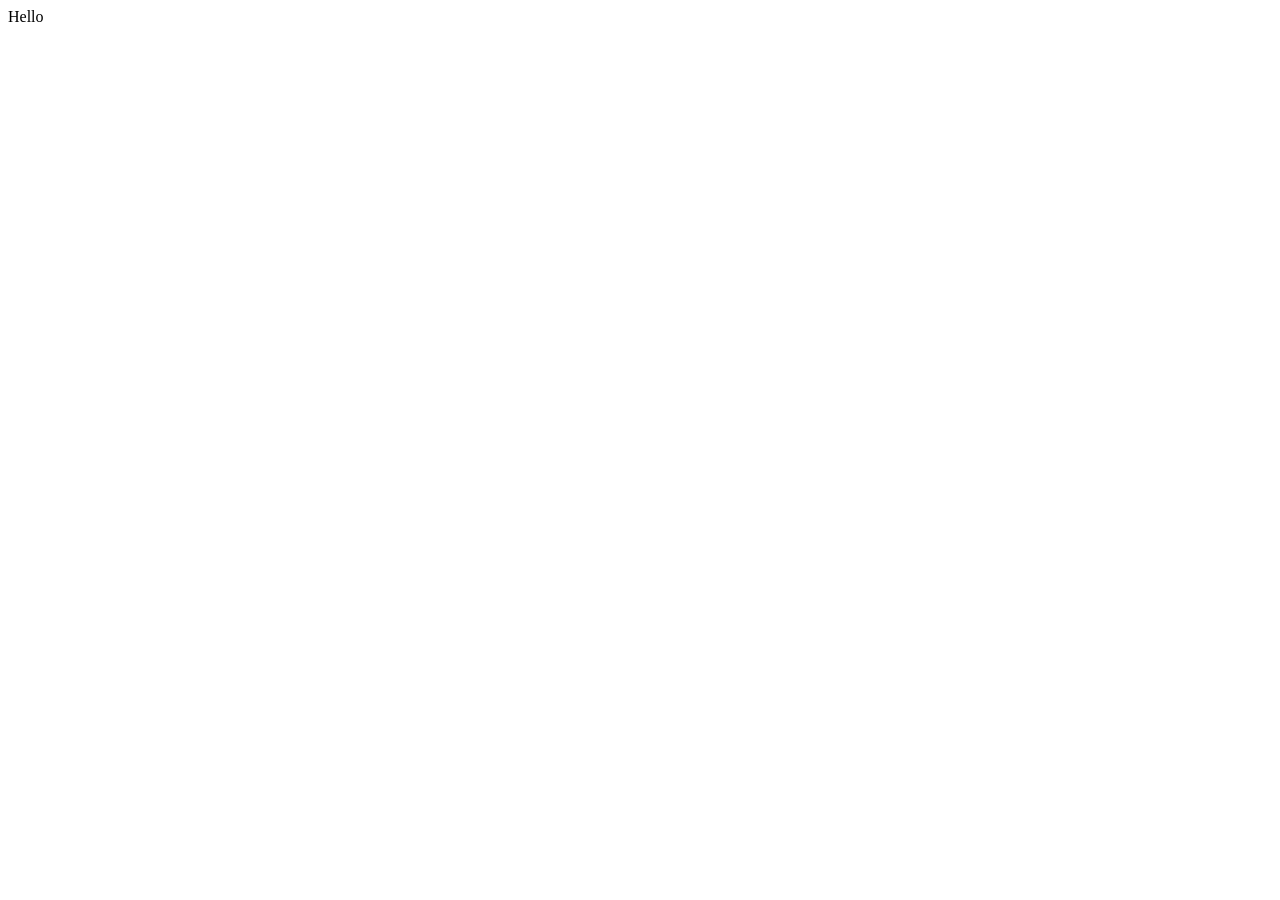
==== frontend/dashboard.html @ 322c71f9 "Folders setup to start coding" ====
<!DOCTYPE html>
<html lang="en">
<head>
    <meta charset="UTF-8">
    <meta name="viewport" content="width=device-width, initial-scale=1.0, user-scalable=yes">
    <title>Login | Church Registry System</title>

</head>
<body class="bg-light d-flex align-items-center min-vh-100">

    <div class="container" style="max-width: 480px;">
       Hello
    </div>
</body>
</html>
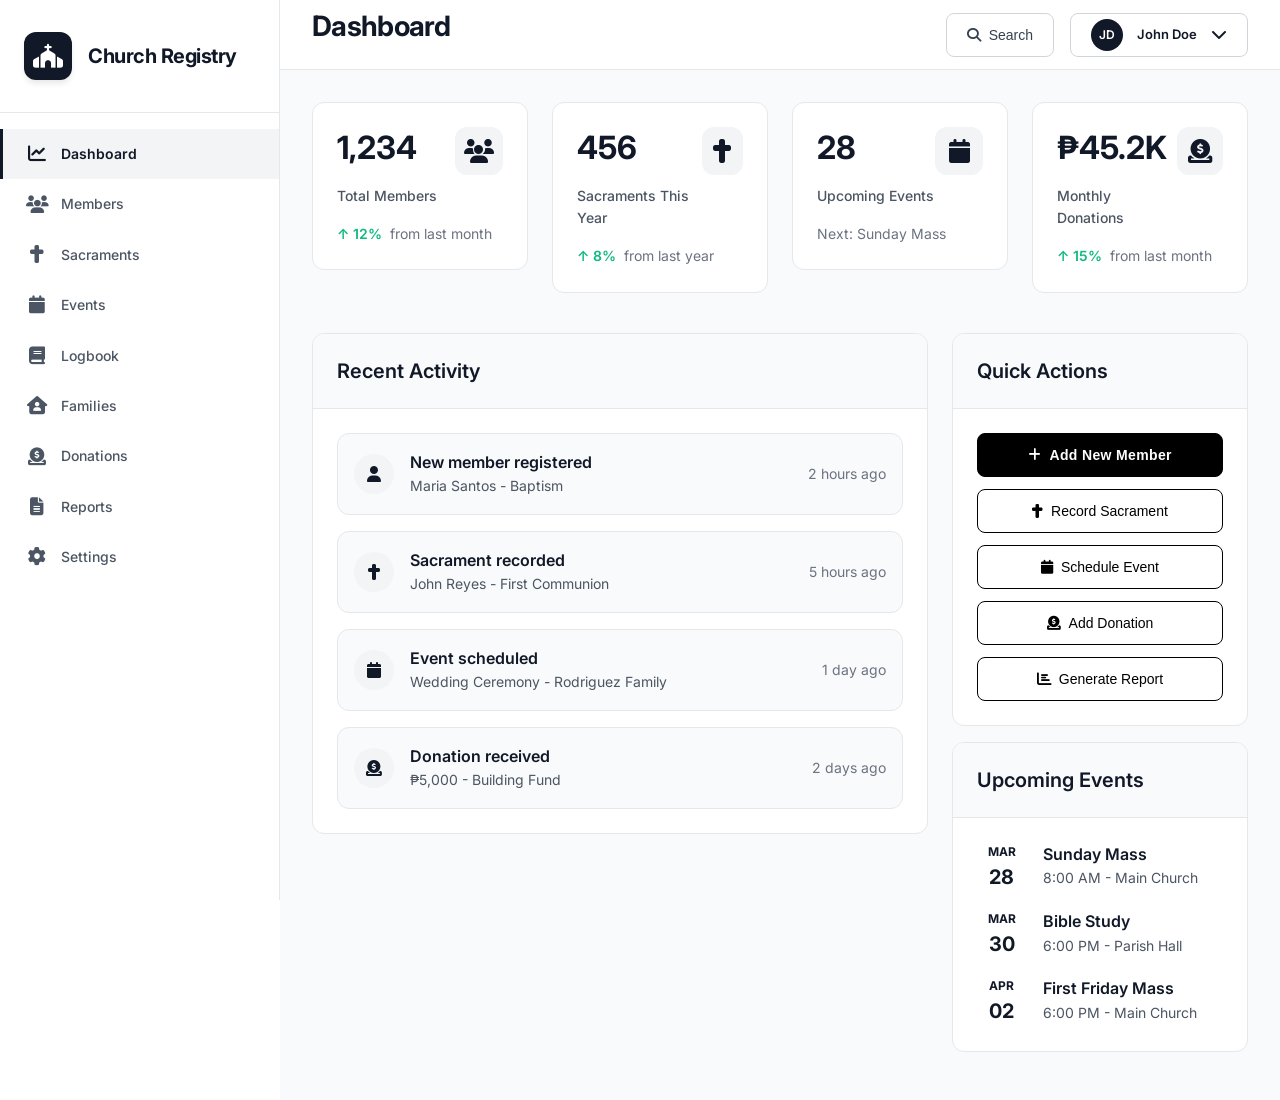
==== commit 22cb6146: "Church Registry System Frontend Updates Date: March 25, 2026 Developer: Potato David 🎨 FRONTEND IMPR" ====
--- a/frontend/dashboard.html
+++ b/frontend/dashboard.html
@@ -1,15 +1,299 @@
-<!DOCTYPE html>
-<html lang="en">
-<head>
-    <meta charset="UTF-8">
-    <meta name="viewport" content="width=device-width, initial-scale=1.0, user-scalable=yes">
-    <title>Login | Church Registry System</title>
-
-</head>
-<body class="bg-light d-flex align-items-center min-vh-100">
-
-    <div class="container" style="max-width: 480px;">
-       Hello
-    </div>
-</body>
-</html>
+<!DOCTYPE html>
+<html lang="en">
+<head>
+    <meta charset="UTF-8">
+    <meta name="viewport" content="width=device-width, initial-scale=1.0, user-scalable=yes">
+    <title>Dashboard | Church Registry System</title>
+    <link href="assets/style/bootstrap.css" rel="stylesheet">
+    <link rel="stylesheet" href="https://cdnjs.cloudflare.com/ajax/libs/font-awesome/6.4.0/css/all.min.css">
+    <link rel="stylesheet" href="assets/style/church-registry.css">
+    <link rel="preconnect" href="https://fonts.googleapis.com">
+    <link rel="preconnect" href="https://fonts.gstatic.com" crossorigin>
+    <link href="https://fonts.googleapis.com/css2?family=Inter:wght@300;400;500;600;700;800&display=swap" rel="stylesheet">
+</head>
+<body>
+    <!-- Sidebar -->
+    <aside class="sidebar">
+        <div class="sidebar-header">
+            <div class="sidebar-logo"><i class="fas fa-church"></i></div>
+            <div class="sidebar-title">Church Registry</div>
+        </div>
+        
+        <nav class="sidebar-nav">
+            <a href="#" class="nav-item active">
+                <span class="nav-icon"><i class="fas fa-chart-line"></i></span>
+                <span>Dashboard</span>
+            </a>
+            <a href="members.html" class="nav-item">
+                <span class="nav-icon"><i class="fas fa-users"></i></span>
+                <span>Members</span>
+            </a>
+            <a href="sacraments.html" class="nav-item">
+                <span class="nav-icon"><i class="fas fa-cross"></i></span>
+                <span>Sacraments</span>
+            </a>
+            <a href="events.html" class="nav-item">
+                <span class="nav-icon"><i class="fas fa-calendar"></i></span>
+                <span>Events</span>
+            </a>
+            <a href="logbook.html" class="nav-item">
+                <span class="nav-icon"><i class="fas fa-book"></i></span>
+                <span>Logbook</span>
+            </a>
+            <a href="#" class="nav-item">
+                <span class="nav-icon"><i class="fas fa-home-user"></i></span>
+                <span>Families</span>
+            </a>
+            <a href="#" class="nav-item">
+                <span class="nav-icon"><i class="fas fa-donate"></i></span>
+                <span>Donations</span>
+            </a>
+            <a href="#" class="nav-item">
+                <span class="nav-icon"><i class="fas fa-file-alt"></i></span>
+                <span>Reports</span>
+            </a>
+            <a href="#" class="nav-item">
+                <span class="nav-icon"><i class="fas fa-cog"></i></span>
+                <span>Settings</span>
+            </a>
+        </nav>
+    </aside>
+    
+    <!-- Main Content -->
+    <main class="main-content">
+        <!-- Header -->
+        <header class="header">
+            <h1 class="header-title">Dashboard</h1>
+            
+            <div class="header-actions">
+                <button class="btn btn-secondary">
+                    <span><i class="fas fa-search"></i></span>
+                    <span>Search</span>
+                </button>
+                
+                <div class="user-menu">
+                    <div class="user-avatar">JD</div>
+                    <span class="user-name">John Doe</span>
+                    <span><i class="fas fa-chevron-down"></i></span>
+                </div>
+            </div>
+        </header>
+        
+        <!-- Content -->
+        <div class="content">
+            <!-- Stats Cards -->
+            <div class="row mb-4">
+                <div class="col-3">
+                    <div class="card">
+                        <div class="card-body">
+                            <div class="d-flex justify-content-between align-items-start mb-3">
+                                <div>
+                                    <h3 style="font-size: 2rem; font-weight: 700; color: var(--gray-900);">1,234</h3>
+                                    <p style="color: var(--gray-600); font-size: 0.875rem; font-weight: 500;">Total Members</p>
+                                </div>
+                                <div style="width: 48px; height: 48px; background: var(--gray-100); border-radius: var(--radius-lg); display: flex; align-items: center; justify-content: center; font-size: 1.5rem;"><i class="fas fa-users"></i></div>
+                            </div>
+                            <div class="d-flex align-items-center gap-2">
+                                <span style="color: var(--success-color); font-size: 0.875rem; font-weight: 600;">↑ 12%</span>
+                                <span style="color: var(--gray-500); font-size: 0.875rem;">from last month</span>
+                            </div>
+                        </div>
+                    </div>
+                </div>
+                
+                <div class="col-3">
+                    <div class="card">
+                        <div class="card-body">
+                            <div class="d-flex justify-content-between align-items-start mb-3">
+                                <div>
+                                    <h3 style="font-size: 2rem; font-weight: 700; color: var(--gray-900);">456</h3>
+                                    <p style="color: var(--gray-600); font-size: 0.875rem; font-weight: 500;">Sacraments This Year</p>
+                                </div>
+                                <div style="width: 48px; height: 48px; background: var(--gray-100); border-radius: var(--radius-lg); display: flex; align-items: center; justify-content: center; font-size: 1.5rem;"><i class="fas fa-cross"></i></div>
+                            </div>
+                            <div class="d-flex align-items-center gap-2">
+                                <span style="color: var(--success-color); font-size: 0.875rem; font-weight: 600;">↑ 8%</span>
+                                <span style="color: var(--gray-500); font-size: 0.875rem;">from last year</span>
+                            </div>
+                        </div>
+                    </div>
+                </div>
+                
+                <div class="col-3">
+                    <div class="card">
+                        <div class="card-body">
+                            <div class="d-flex justify-content-between align-items-start mb-3">
+                                <div>
+                                    <h3 style="font-size: 2rem; font-weight: 700; color: var(--gray-900);">28</h3>
+                                    <p style="color: var(--gray-600); font-size: 0.875rem; font-weight: 500;">Upcoming Events</p>
+                                </div>
+                                <div style="width: 48px; height: 48px; background: var(--gray-100); border-radius: var(--radius-lg); display: flex; align-items: center; justify-content: center; font-size: 1.5rem;"><i class="fas fa-calendar"></i></div>
+                            </div>
+                            <div class="d-flex align-items-center gap-2">
+                                <span style="color: var(--gray-500); font-size: 0.875rem;">Next: Sunday Mass</span>
+                            </div>
+                        </div>
+                    </div>
+                </div>
+                
+                <div class="col-3">
+                    <div class="card">
+                        <div class="card-body">
+                            <div class="d-flex justify-content-between align-items-start mb-3">
+                                <div>
+                                    <h3 style="font-size: 2rem; font-weight: 700; color: var(--gray-900);">₱45.2K</h3>
+                                    <p style="color: var(--gray-600); font-size: 0.875rem; font-weight: 500;">Monthly Donations</p>
+                                </div>
+                                <div style="width: 48px; height: 48px; background: var(--gray-100); border-radius: var(--radius-lg); display: flex; align-items: center; justify-content: center; font-size: 1.5rem;"><i class="fas fa-donate"></i></div>
+                            </div>
+                            <div class="d-flex align-items-center gap-2">
+                                <span style="color: var(--success-color); font-size: 0.875rem; font-weight: 600;">↑ 15%</span>
+                                <span style="color: var(--gray-500); font-size: 0.875rem;">from last month</span>
+                            </div>
+                        </div>
+                    </div>
+                </div>
+            </div>
+            
+            <!-- Recent Activity & Quick Actions -->
+            <div class="row">
+                <div class="col-8">
+                    <div class="card">
+                        <div class="card-header">
+                            <h2 style="font-size: 1.25rem; margin: 0; font-weight: 600;">Recent Activity</h2>
+                        </div>
+                        <div class="card-body">
+                            <div style="display: flex; flex-direction: column; gap: 1rem;">
+                                <div class="d-flex justify-content-between align-items-center p-3" style="background: var(--gray-50); border-radius: var(--radius-lg); border: 1px solid var(--gray-200);">
+                                    <div class="d-flex align-items-center gap-3">
+                                        <div style="width: 40px; height: 40px; background: var(--gray-100); border-radius: 50%; display: flex; align-items: center; justify-content: center;"><i class="fas fa-user"></i></div>
+                                        <div>
+                                            <div style="font-weight: 600; color: var(--gray-900);">New member registered</div>
+                                            <div style="font-size: 0.875rem; color: var(--gray-600);">Maria Santos - Baptism</div>
+                                        </div>
+                                    </div>
+                                    <span style="font-size: 0.875rem; color: var(--gray-500);">2 hours ago</span>
+                                </div>
+                                
+                                <div class="d-flex justify-content-between align-items-center p-3" style="background: var(--gray-50); border-radius: var(--radius-lg); border: 1px solid var(--gray-200);">
+                                    <div class="d-flex align-items-center gap-3">
+                                        <div style="width: 40px; height: 40px; background: var(--gray-100); border-radius: 50%; display: flex; align-items: center; justify-content: center;"><i class="fas fa-cross"></i></div>
+                                        <div>
+                                            <div style="font-weight: 600; color: var(--gray-900);">Sacrament recorded</div>
+                                            <div style="font-size: 0.875rem; color: var(--gray-600);">John Reyes - First Communion</div>
+                                        </div>
+                                    </div>
+                                    <span style="font-size: 0.875rem; color: var(--gray-500);">5 hours ago</span>
+                                </div>
+                                
+                                <div class="d-flex justify-content-between align-items-center p-3" style="background: var(--gray-50); border-radius: var(--radius-lg); border: 1px solid var(--gray-200);">
+                                    <div class="d-flex align-items-center gap-3">
+                                        <div style="width: 40px; height: 40px; background: var(--gray-100); border-radius: 50%; display: flex; align-items: center; justify-content: center;"><i class="fas fa-calendar"></i></div>
+                                        <div>
+                                            <div style="font-weight: 600; color: var(--gray-900);">Event scheduled</div>
+                                            <div style="font-size: 0.875rem; color: var(--gray-600);">Wedding Ceremony - Rodriguez Family</div>
+                                        </div>
+                                    </div>
+                                    <span style="font-size: 0.875rem; color: var(--gray-500);">1 day ago</span>
+                                </div>
+                                
+                                <div class="d-flex justify-content-between align-items-center p-3" style="background: var(--gray-50); border-radius: var(--radius-lg); border: 1px solid var(--gray-200);">
+                                    <div class="d-flex align-items-center gap-3">
+                                        <div style="width: 40px; height: 40px; background: var(--gray-100); border-radius: 50%; display: flex; align-items: center; justify-content: center;"><i class="fas fa-donate"></i></div>
+                                        <div>
+                                            <div style="font-weight: 600; color: var(--gray-900);">Donation received</div>
+                                            <div style="font-size: 0.875rem; color: var(--gray-600);">₱5,000 - Building Fund</div>
+                                        </div>
+                                    </div>
+                                    <span style="font-size: 0.875rem; color: var(--gray-500);">2 days ago</span>
+                                </div>
+                            </div>
+                        </div>
+                    </div>
+                </div>
+                
+                <div class="col-4">
+                    <div class="card">
+                        <div class="card-header">
+                            <h2 style="font-size: 1.25rem; margin: 0; font-weight: 600;">Quick Actions</h2>
+                        </div>
+                        <div class="card-body">
+                            <div style="display: flex; flex-direction: column; gap: 0.75rem;">
+                                <button class="btn btn-primary w-100">
+                                    <span><i class="fas fa-plus"></i></span>
+                                    <span>Add New Member</span>
+                                </button>
+                                
+                                <button class="btn btn-outline-primary w-100">
+                                    <span><i class="fas fa-cross"></i></span>
+                                    <span>Record Sacrament</span>
+                                </button>
+                                
+                                <button class="btn btn-outline-primary w-100">
+                                    <span><i class="fas fa-calendar"></i></span>
+                                    <span>Schedule Event</span>
+                                </button>
+                                
+                                <button class="btn btn-outline-primary w-100">
+                                    <span><i class="fas fa-donate"></i></span>
+                                    <span>Add Donation</span>
+                                </button>
+                                
+                                <button class="btn btn-outline-primary w-100">
+                                    <span><i class="fas fa-chart-bar"></i></span>
+                                    <span>Generate Report</span>
+                                </button>
+                            </div>
+                        </div>
+                    </div>
+                    
+                    <div class="card mt-3">
+                        <div class="card-header">
+                            <h2 style="font-size: 1.25rem; margin: 0; font-weight: 600;">Upcoming Events</h2>
+                        </div>
+                        <div class="card-body">
+                            <div style="display: flex; flex-direction: column; gap: 1rem;">
+                                <div class="d-flex align-items-start gap-3">
+                                    <div style="min-width: 50px; text-align: center;">
+                                        <div style="font-weight: 700; color: var(--gray-900); font-size: 0.75rem;">MAR</div>
+                                        <div style="font-size: 1.25rem; font-weight: 700; color: var(--gray-900);">28</div>
+                                    </div>
+                                    <div>
+                                        <div style="font-weight: 600; color: var(--gray-900);">Sunday Mass</div>
+                                        <div style="font-size: 0.875rem; color: var(--gray-600);">8:00 AM - Main Church</div>
+                                    </div>
+                                </div>
+                                
+                                <div class="d-flex align-items-start gap-3">
+                                    <div style="min-width: 50px; text-align: center;">
+                                        <div style="font-weight: 700; color: var(--gray-900); font-size: 0.75rem;">MAR</div>
+                                        <div style="font-size: 1.25rem; font-weight: 700; color: var(--gray-900);">30</div>
+                                    </div>
+                                    <div>
+                                        <div style="font-weight: 600; color: var(--gray-900);">Bible Study</div>
+                                        <div style="font-size: 0.875rem; color: var(--gray-600);">6:00 PM - Parish Hall</div>
+                                    </div>
+                                </div>
+                                
+                                <div class="d-flex align-items-start gap-3">
+                                    <div style="min-width: 50px; text-align: center;">
+                                        <div style="font-weight: 700; color: var(--gray-900); font-size: 0.75rem;">APR</div>
+                                        <div style="font-size: 1.25rem; font-weight: 700; color: var(--gray-900);">02</div>
+                                    </div>
+                                    <div>
+                                        <div style="font-weight: 600; color: var(--gray-900);">First Friday Mass</div>
+                                        <div style="font-size: 0.875rem; color: var(--gray-600);">6:00 PM - Main Church</div>
+                                    </div>
+                                </div>
+                            </div>
+                        </div>
+                    </div>
+                </div>
+            </div>
+        </div>
+    </main>
+    
+    <script src="assets/script/bootstrap.bundle.js"></script>
+    <script src="assets/script/church-registry.js"></script>
+</body>
+</html>
--- a/frontend/assets/style/church-registry.css
+++ b/frontend/assets/style/church-registry.css
@@ -0,0 +1,967 @@
+/* Church Registry System - Laravel 12 Starter Kit Inspired - Black & White Minimal Theme */
+:root {
+    --primary-color: #000000;
+    --primary-dark: #000000;
+    --primary-light: #333333;
+    --secondary-color: #6b7280;
+    --accent-color: #ffffff;
+    --success-color: #10b981;
+    --danger-color: #ef4444;
+    --warning-color: #f59e0b;
+    --info-color: #3b82f6;
+    --light-bg: #fafafa;
+    --white: #ffffff;
+    --gray-50: #f9fafb;
+    --gray-100: #f3f4f6;
+    --gray-200: #e5e7eb;
+    --gray-300: #d1d5db;
+    --gray-400: #9ca3af;
+    --gray-500: #6b7280;
+    --gray-600: #4b5563;
+    --gray-700: #374151;
+    --gray-800: #1f2937;
+    --gray-900: #111827;
+    --text-primary: #111827;
+    --text-secondary: #6b7280;
+    --text-muted: #9ca3af;
+    --border-color: #e5e7eb;
+    --sidebar-width: 280px;
+    --header-height: 70px;
+    --shadow-sm: 0 1px 2px 0 rgba(0, 0, 0, 0.05);
+    --shadow-md: 0 4px 6px -1px rgba(0, 0, 0, 0.1);
+    --shadow-lg: 0 10px 15px -3px rgba(0, 0, 0, 0.1);
+    --shadow-xl: 0 20px 25px -5px rgba(0, 0, 0, 0.1);
+    --radius-sm: 0.375rem;
+    --radius-md: 0.5rem;
+    --radius-lg: 0.75rem;
+    --radius-xl: 1rem;
+}
+
+* {
+    margin: 0;
+    padding: 0;
+    box-sizing: border-box;
+}
+
+body {
+    font-family: 'Inter', -apple-system, BlinkMacSystemFont, 'Segoe UI', Roboto, sans-serif;
+    background-color: var(--white);
+    color: var(--text-primary);
+    line-height: 1.6;
+    -webkit-font-smoothing: antialiased;
+    -moz-osx-font-smoothing: grayscale;
+}
+
+/* Typography */
+h1, h2, h3, h4, h5, h6 {
+    font-weight: 600;
+    line-height: 1.3;
+    margin-bottom: 1rem;
+}
+
+h1 { font-size: 2.5rem; }
+h2 { font-size: 2rem; }
+h3 { font-size: 1.75rem; }
+h4 { font-size: 1.5rem; }
+h5 { font-size: 1.25rem; }
+h6 { font-size: 1rem; }
+
+.text-muted { color: var(--text-secondary) !important; }
+.text-primary { color: var(--primary-color) !important; }
+.text-success { color: var(--success-color) !important; }
+.text-danger { color: var(--danger-color) !important; }
+.text-warning { color: var(--warning-color) !important; }
+.text-info { color: var(--info-color) !important; }
+
+/* Buttons */
+.btn {
+    display: inline-flex;
+    align-items: center;
+    justify-content: center;
+    gap: 0.5rem;
+    padding: 0.625rem 1.25rem;
+    font-size: 0.875rem;
+    font-weight: 500;
+    border: 1px solid transparent;
+    border-radius: var(--radius-md);
+    cursor: pointer;
+    transition: all 0.2s ease;
+    text-decoration: none;
+    white-space: nowrap;
+    min-height: 44px;
+}
+
+.btn:focus {
+    outline: none;
+    box-shadow: 0 0 0 3px rgba(0, 0, 0, 0.1);
+}
+
+.btn-primary {
+    background-color: var(--primary-color);
+    border-color: var(--primary-color);
+    color: var(--white);
+    font-weight: 600;
+    letter-spacing: 0.025em;
+}
+
+.btn-primary:hover {
+    background-color: var(--gray-800);
+    border-color: var(--gray-800);
+    transform: translateY(-1px);
+    box-shadow: var(--shadow-lg);
+}
+
+.btn-secondary {
+    background-color: var(--white);
+    border-color: var(--gray-300);
+    color: var(--gray-700);
+    font-weight: 500;
+}
+
+.btn-secondary:hover {
+    background-color: var(--gray-50);
+    border-color: var(--gray-400);
+    color: var(--gray-900);
+}
+
+.btn-success {
+    background-color: var(--success-color);
+    border-color: var(--success-color);
+    color: var(--white);
+}
+
+.btn-danger {
+    background-color: var(--danger-color);
+    border-color: var(--danger-color);
+    color: var(--white);
+}
+
+.btn-outline-primary {
+    background-color: transparent;
+    border-color: var(--primary-color);
+    color: var(--primary-color);
+    font-weight: 500;
+}
+
+.btn-outline-primary:hover {
+    background-color: var(--primary-color);
+    color: var(--white);
+}
+
+.btn-sm {
+    padding: 0.375rem 0.75rem;
+    font-size: 0.75rem;
+    min-height: 36px;
+}
+
+.btn-lg {
+    padding: 0.75rem 1.5rem;
+    font-size: 1rem;
+    min-height: 52px;
+}
+
+/* Forms */
+.form-control {
+    display: block;
+    width: 100%;
+    padding: 0.625rem 0.875rem;
+    font-size: 0.875rem;
+    border: 1px solid var(--border-color);
+    border-radius: var(--radius-md);
+    background-color: var(--white);
+    transition: all 0.2s ease;
+    min-height: 44px;
+}
+
+.form-control:focus {
+    outline: none;
+    border-color: var(--gray-400);
+    box-shadow: 0 0 0 3px rgba(0, 0, 0, 0.05);
+}
+
+.form-label {
+    display: block;
+    margin-bottom: 0.5rem;
+    font-size: 0.875rem;
+    font-weight: 500;
+    color: var(--text-primary);
+}
+
+.form-group {
+    margin-bottom: 1.5rem;
+}
+
+/* Cards */
+.card {
+    background-color: var(--white);
+    border: 1px solid var(--gray-200);
+    border-radius: var(--radius-lg);
+    box-shadow: none;
+    overflow: hidden;
+    transition: all 0.2s ease;
+}
+
+.card:hover {
+    box-shadow: var(--shadow-md);
+    border-color: var(--gray-300);
+}
+
+.card-header {
+    padding: 1.5rem;
+    background-color: var(--gray-50);
+    border-bottom: 1px solid var(--gray-200);
+    font-weight: 600;
+    color: var(--gray-900);
+}
+
+.card-body {
+    padding: 1.5rem;
+}
+
+.card-footer {
+    padding: 1rem 1.5rem;
+    background-color: var(--gray-50);
+    border-top: 1px solid var(--gray-200);
+}
+
+/* Layout */
+.container {
+    max-width: 1200px;
+    margin: 0 auto;
+    padding: 0 1rem;
+}
+
+.d-flex { display: flex; }
+.align-items-center { align-items: center; }
+.align-items-start { align-items: flex-start; }
+.align-items-end { align-items: flex-end; }
+.justify-content-between { justify-content: space-between; }
+.justify-content-center { justify-content: center; }
+.justify-content-end { justify-content: flex-end; }
+.flex-column { flex-direction: column; }
+.flex-wrap { flex-wrap: wrap; }
+.flex-grow-1 { flex-grow: 1; }
+
+.gap-1 { gap: 0.25rem; }
+.gap-2 { gap: 0.5rem; }
+.gap-3 { gap: 1rem; }
+.gap-4 { gap: 1.5rem; }
+
+/* Grid */
+.row {
+    display: flex;
+    flex-wrap: wrap;
+    margin: 0 -0.75rem;
+}
+
+.col { flex: 1; }
+.col-1 { flex: 0 0 8.333333%; }
+.col-2 { flex: 0 0 16.666667%; }
+.col-3 { flex: 0 0 25%; }
+.col-4 { flex: 0 0 33.333333%; }
+.col-5 { flex: 0 0 41.666667%; }
+.col-6 { flex: 0 0 50%; }
+.col-7 { flex: 0 0 58.333333%; }
+.col-8 { flex: 0 0 66.666667%; }
+.col-9 { flex: 0 0 75%; }
+.col-10 { flex: 0 0 83.333333%; }
+.col-11 { flex: 0 0 91.666667%; }
+.col-12 { flex: 0 0 100%; }
+
+[class*="col-"] {
+    padding: 0 0.75rem;
+    margin-bottom: 1rem;
+}
+
+/* Sidebar - Laravel 12 Inspired */
+.sidebar {
+    position: fixed;
+    top: 0;
+    left: 0;
+    width: var(--sidebar-width);
+    height: 100vh;
+    background-color: var(--white);
+    border-right: 1px solid var(--gray-200);
+    z-index: 1000;
+    overflow-y: auto;
+    transition: transform 0.3s ease;
+    box-shadow: none;
+}
+
+.sidebar-header {
+    padding: 2rem 1.5rem;
+    border-bottom: 1px solid var(--gray-200);
+    display: flex;
+    align-items: center;
+    gap: 1rem;
+    background-color: var(--white);
+}
+
+.sidebar-logo {
+    width: 48px;
+    height: 48px;
+    background: var(--gray-900);
+    border-radius: var(--radius-lg);
+    display: flex;
+    align-items: center;
+    justify-content: center;
+    color: var(--white);
+    font-weight: 700;
+    font-size: 1.5rem;
+    box-shadow: var(--shadow-md);
+}
+
+.sidebar-title {
+    font-size: 1.25rem;
+    font-weight: 700;
+    color: var(--gray-900);
+    letter-spacing: -0.025em;
+}
+
+.sidebar-nav {
+    padding: 1rem 0;
+}
+
+.nav-item {
+    display: flex;
+    align-items: center;
+    gap: 0.875rem;
+    padding: 0.875rem 1.5rem;
+    color: var(--gray-600);
+    text-decoration: none;
+    transition: all 0.2s ease;
+    border-left: 3px solid transparent;
+    font-weight: 500;
+    font-size: 0.875rem;
+}
+
+.nav-item:hover {
+    background-color: var(--gray-50);
+    color: var(--gray-900);
+}
+
+.nav-item.active {
+    background-color: var(--gray-100);
+    color: var(--gray-900);
+    border-left-color: var(--gray-900);
+    font-weight: 600;
+}
+
+.nav-icon {
+    width: 20px;
+    height: 20px;
+    display: flex;
+    align-items: center;
+    justify-content: center;
+    font-size: 1.125rem;
+}
+
+/* Main Content */
+.main-content {
+    margin-left: var(--sidebar-width);
+    min-height: 100vh;
+    background-color: var(--gray-50);
+}
+
+.header {
+    height: var(--header-height);
+    background-color: var(--white);
+    border-bottom: 1px solid var(--gray-200);
+    display: flex;
+    align-items: center;
+    justify-content: space-between;
+    padding: 0 2rem;
+    position: sticky;
+    top: 0;
+    z-index: 100;
+    backdrop-filter: blur(8px);
+}
+
+.header-title {
+    font-size: 1.75rem;
+    font-weight: 700;
+    color: var(--gray-900);
+    letter-spacing: -0.025em;
+}
+
+.header-actions {
+    display: flex;
+    align-items: center;
+    gap: 1rem;
+}
+
+.user-menu {
+    display: flex;
+    align-items: center;
+    gap: 0.875rem;
+    padding: 0.625rem 1.25rem;
+    border-radius: var(--radius-md);
+    cursor: pointer;
+    transition: all 0.2s ease;
+    border: 1px solid var(--gray-300);
+    height: 44px;
+}
+
+.user-menu:hover {
+    background-color: var(--gray-50);
+    border-color: var(--gray-300);
+}
+
+.user-avatar {
+    width: 32px;
+    height: 32px;
+    border-radius: 50%;
+    background: var(--gray-900);
+    display: flex;
+    align-items: center;
+    justify-content: center;
+    color: var(--white);
+    font-weight: 600;
+    font-size: 0.75rem;
+}
+
+.user-name {
+    font-size: 0.8125rem;
+    font-weight: 600;
+    color: var(--gray-900);
+}
+
+.content {
+    padding: 2rem;
+}
+
+/* Tables - Minimal Modern Design */
+.table {
+    width: 100%;
+    border-collapse: collapse;
+    background-color: var(--white);
+    border-radius: var(--radius-lg);
+    overflow: hidden;
+    box-shadow: none;
+    border: 1px solid var(--gray-200);
+    table-layout: auto;
+}
+
+.table th,
+.table td {
+    padding: 0.875rem 1rem;
+    text-align: left;
+    border-bottom: 1px solid var(--gray-100);
+    vertical-align: middle;
+}
+
+.table th {
+    background-color: var(--gray-50);
+    font-weight: 600;
+    color: var(--gray-700);
+    font-size: 0.75rem;
+    text-transform: uppercase;
+    letter-spacing: 0.05em;
+    border-bottom: 1px solid var(--gray-200);
+    white-space: nowrap;
+    padding: 1rem 0.75rem;
+}
+
+/* Column Widths for Different Tables */
+/* Members Table */
+.members-table th:nth-child(1) { width: 100px; min-width: 100px; }
+.members-table th:nth-child(2) { width: 260px; min-width: 260px; }
+.members-table th:nth-child(3) { width: 200px; min-width: 200px; }
+.members-table th:nth-child(4) { width: 110px; min-width: 110px; }
+.members-table th:nth-child(5) { width: 110px; min-width: 110px; }
+.members-table th:nth-child(6) { width: 90px; min-width: 90px; }
+.members-table th:nth-child(7) { width: 110px; min-width: 110px; }
+.members-table th:nth-child(8) { width: 160px; min-width: 160px; }
+
+/* Sacraments Table */
+.sacraments-table th:nth-child(1) { width: 120px; min-width: 120px; }
+.sacraments-table th:nth-child(2) { width: 160px; min-width: 160px; }
+.sacraments-table th:nth-child(3) { width: 200px; min-width: 200px; }
+.sacraments-table th:nth-child(4) { width: 120px; min-width: 120px; }
+.sacraments-table th:nth-child(5) { width: 140px; min-width: 140px; }
+.sacraments-table th:nth-child(6) { width: 120px; min-width: 120px; }
+.sacraments-table th:nth-child(7) { width: 100px; min-width: 100px; }
+.sacraments-table th:nth-child(8) { width: 100px; min-width: 100px; }
+
+/* Events Table */
+.events-table th:nth-child(1) { width: 120px; min-width: 120px; }
+.events-table th:nth-child(2) { width: 200px; min-width: 200px; }
+.events-table th:nth-child(3) { width: 140px; min-width: 140px; }
+.events-table th:nth-child(4) { width: 120px; min-width: 120px; }
+.events-table th:nth-child(5) { width: 100px; min-width: 100px; }
+.events-table th:nth-child(6) { width: 140px; min-width: 140px; }
+.events-table th:nth-child(7) { width: 100px; min-width: 100px; }
+.events-table th:nth-child(8) { width: 100px; min-width: 100px; }
+
+.table td {
+    font-size: 0.8125rem;
+    color: var(--gray-700);
+    line-height: 1.4;
+    padding: 0.875rem 0.75rem;
+}
+
+/* Max-width for content columns */
+.members-table td:nth-child(2),
+.members-table td:nth-child(3) {
+    max-width: 200px;
+    overflow: hidden;
+    text-overflow: ellipsis;
+    white-space: nowrap;
+}
+
+.sacraments-table td:nth-child(2),
+.sacraments-table td:nth-child(3) {
+    max-width: 180px;
+}
+
+.events-table td:nth-child(2) {
+    max-width: 180px;
+    overflow: hidden;
+    text-overflow: ellipsis;
+    white-space: nowrap;
+}
+
+/* Actions Column */
+.table td:last-child {
+    white-space: nowrap;
+    min-width: 120px;
+}
+
+.table td:last-child .d-flex {
+    gap: 0.1875rem;
+}
+
+.table td:last-child .btn {
+    padding: 0.1875rem 0.375rem;
+    font-size: 0.75rem;
+    min-width: 32px;
+    flex-shrink: 0;
+}
+
+/* Members Table Specific Actions */
+.members-table td:last-child {
+    min-width: 160px;
+    padding: 0.875rem 0.5rem !important;
+}
+
+.members-table td:last-child .d-flex {
+    gap: 0.25rem;
+    justify-content: flex-start;
+    flex-wrap: nowrap;
+}
+
+.members-table td:last-child .btn {
+    padding: 0.25rem 0.375rem;
+    font-size: 0.75rem;
+    min-height: 32px;
+    min-width: 32px;
+    flex-shrink: 0;
+    display: inline-flex;
+    align-items: center;
+    justify-content: center;
+}
+
+.table tbody tr:hover {
+    background-color: var(--gray-50);
+}
+
+.table tbody tr:last-child td {
+    border-bottom: none;
+}
+
+/* Badges - Minimal Design */
+.badge {
+    display: inline-flex;
+    align-items: center;
+    padding: 0.25rem 0.625rem;
+    font-size: 0.6875rem;
+    font-weight: 600;
+    border-radius: var(--radius-sm);
+    text-transform: uppercase;
+    letter-spacing: 0.05em;
+    border: 1px solid;
+    white-space: nowrap;
+}
+
+.badge-primary {
+    background-color: var(--gray-100);
+    color: var(--gray-700);
+    border-color: var(--gray-300);
+}
+
+.badge-success {
+    background-color: rgba(16, 185, 129, 0.1);
+    color: var(--success-color);
+    border-color: rgba(16, 185, 129, 0.2);
+}
+
+.badge-danger {
+    background-color: rgba(239, 68, 68, 0.1);
+    color: var(--danger-color);
+    border-color: rgba(239, 68, 68, 0.2);
+}
+
+.badge-warning {
+    background-color: rgba(245, 158, 11, 0.1);
+    color: var(--warning-color);
+    border-color: rgba(245, 158, 11, 0.2);
+}
+
+.badge-info {
+    background-color: rgba(59, 130, 246, 0.1);
+    color: var(--info-color);
+    border-color: rgba(59, 130, 246, 0.2);
+}
+
+/* Utilities */
+.text-center { text-align: center; }
+.text-left { text-align: left; }
+.text-right { text-align: right; }
+
+.d-none { display: none; }
+.d-block { display: block; }
+.d-inline { display: inline; }
+.d-inline-block { display: inline-block; }
+
+.w-100 { width: 100%; }
+.h-100 { height: 100%; }
+
+.mb-0 { margin-bottom: 0; }
+.mb-1 { margin-bottom: 0.25rem; }
+.mb-2 { margin-bottom: 0.5rem; }
+.mb-3 { margin-bottom: 1rem; }
+.mb-4 { margin-bottom: 1.5rem; }
+.mb-5 { margin-bottom: 2rem; }
+
+.mt-0 { margin-top: 0; }
+.mt-1 { margin-top: 0.25rem; }
+.mt-2 { margin-top: 0.5rem; }
+.mt-3 { margin-top: 1rem; }
+.mt-4 { margin-top: 1.5rem; }
+.mt-5 { margin-top: 2rem; }
+
+.p-0 { padding: 0; }
+.p-1 { padding: 0.25rem; }
+.p-2 { padding: 0.5rem; }
+.p-3 { padding: 1rem; }
+.p-4 { padding: 1.5rem; }
+.p-5 { padding: 2rem; }
+
+.rounded { border-radius: var(--radius-md); }
+.rounded-sm { border-radius: var(--radius-sm); }
+.rounded-lg { border-radius: var(--radius-lg); }
+.rounded-xl { border-radius: var(--radius-xl); }
+
+.shadow-sm { box-shadow: var(--shadow-sm); }
+.shadow { box-shadow: var(--shadow-md); }
+.shadow-lg { box-shadow: var(--shadow-lg); }
+
+/* Login Page - Black & White Minimal */
+.login-container {
+    min-height: 100vh;
+    display: flex;
+    align-items: center;
+    justify-content: center;
+    background: linear-gradient(135deg, var(--gray-900) 0%, var(--gray-700) 100%);
+    padding: 2rem;
+    position: relative;
+}
+
+.login-container::before {
+    content: '';
+    position: absolute;
+    top: 0;
+    left: 0;
+    right: 0;
+    bottom: 0;
+    background: url('data:image/svg+xml,<svg xmlns="http://www.w3.org/2000/svg" viewBox="0 0 100 100"><defs><pattern id="grid" width="10" height="10" patternUnits="userSpaceOnUse"><path d="M 10 0 L 0 0 0 10" fill="none" stroke="rgba(255,255,255,0.05)" stroke-width="0.5"/></pattern></defs><rect width="100" height="100" fill="url(%23grid)"/></svg>');
+    pointer-events: none;
+}
+
+.login-card {
+    background: var(--white);
+    border-radius: var(--radius-xl);
+    box-shadow: var(--shadow-xl);
+    width: 100%;
+    max-width: 440px;
+    padding: 3rem;
+    position: relative;
+    z-index: 1;
+    border: 1px solid var(--gray-200);
+}
+
+.login-header {
+    text-align: center;
+    margin-bottom: 2.5rem;
+}
+
+.login-logo {
+    width: 72px;
+    height: 72px;
+    background: var(--gray-900);
+    border-radius: var(--radius-xl);
+    display: flex;
+    align-items: center;
+    justify-content: center;
+    color: var(--white);
+    font-weight: 700;
+    font-size: 2rem;
+    margin: 0 auto 1.5rem;
+    box-shadow: var(--shadow-lg);
+}
+
+.login-title {
+    font-size: 2rem;
+    font-weight: 700;
+    color: var(--gray-900);
+    margin-bottom: 0.75rem;
+    letter-spacing: -0.025em;
+}
+
+.login-subtitle {
+    color: var(--gray-600);
+    font-size: 0.925rem;
+    font-weight: 500;
+}
+
+/* Responsive */
+@media (max-width: 768px) {
+    .sidebar {
+        transform: translateX(-100%);
+    }
+    
+    .sidebar.show {
+        transform: translateX(0);
+    }
+    
+    .main-content {
+        margin-left: 0;
+    }
+    
+    .header {
+        padding: 0 1rem;
+    }
+    
+    .content {
+        padding: 1rem;
+    }
+    
+    .row {
+        margin: 0 -0.5rem;
+    }
+    
+    [class*="col-"] {
+        padding: 0 0.5rem;
+    }
+    
+    .table {
+        font-size: 0.75rem;
+    }
+    
+    .table th,
+    .table td {
+        padding: 0.5rem 0.375rem;
+    }
+    
+    .table th {
+        font-size: 0.6875rem;
+        padding: 0.75rem 0.25rem;
+    }
+    
+    .table td {
+        font-size: 0.75rem;
+        padding: 0.5rem 0.25rem;
+    }
+    
+    /* Mobile - Remove fixed column widths */
+    .members-table th:nth-child(1),
+    .members-table th:nth-child(2),
+    .members-table th:nth-child(3),
+    .members-table th:nth-child(4),
+    .members-table th:nth-child(5),
+    .members-table th:nth-child(6),
+    .members-table th:nth-child(7),
+    .members-table th:nth-child(8),
+    .sacraments-table th:nth-child(1),
+    .sacraments-table th:nth-child(2),
+    .sacraments-table th:nth-child(3),
+    .sacraments-table th:nth-child(4),
+    .sacraments-table th:nth-child(5),
+    .sacraments-table th:nth-child(6),
+    .sacraments-table th:nth-child(7),
+    .sacraments-table th:nth-child(8),
+    .events-table th:nth-child(1),
+    .events-table th:nth-child(2),
+    .events-table th:nth-child(3),
+    .events-table th:nth-child(4),
+    .events-table th:nth-child(5),
+    .events-table th:nth-child(6),
+    .events-table th:nth-child(7),
+    .events-table th:nth-child(8) {
+        width: auto;
+        min-width: auto;
+    }
+    
+    /* Mobile - Remove max-width constraints */
+    .members-table td:nth-child(2),
+    .members-table td:nth-child(3),
+    .sacraments-table td:nth-child(2),
+    .sacraments-table td:nth-child(3),
+    .events-table td:nth-child(2) {
+        max-width: none;
+        overflow: visible;
+        white-space: normal;
+    }
+    
+    /* Mobile - Actions column */
+    .table td:last-child {
+        min-width: 80px;
+    }
+    
+    .table td:last-child .d-flex {
+        gap: 0.125rem;
+    }
+    
+    .table td:last-child .btn {
+        padding: 0.125rem 0.25rem;
+        font-size: 0.6875rem;
+        min-height: 28px;
+    }
+    
+    /* Members Table Mobile Actions */
+    .members-table td:last-child {
+        min-width: 120px;
+        padding: 0.5rem 0.25rem !important;
+    }
+    
+    .members-table td:last-child .d-flex {
+        gap: 0.125rem;
+        flex-wrap: wrap;
+        justify-content: flex-start;
+    }
+    
+    .members-table td:last-child .btn {
+        padding: 0.125rem 0.25rem;
+        font-size: 0.625rem;
+        min-height: 24px;
+        min-width: 24px;
+    }
+    
+    .badge {
+        font-size: 0.625rem;
+        padding: 0.125rem 0.375rem;
+    }
+    
+    .login-card {
+        padding: 2rem 1.5rem;
+    }
+}
+
+@media (max-width: 480px) {
+    .table th,
+    .table td {
+        padding: 0.375rem 0.25rem;
+    }
+    
+    .table th {
+        font-size: 0.625rem;
+        padding: 0.5rem 0.125rem;
+    }
+    
+    .table td {
+        font-size: 0.6875rem;
+        padding: 0.375rem 0.125rem;
+    }
+    
+    .table td:last-child .btn {
+        padding: 0.125rem 0.1875rem;
+        font-size: 0.625rem;
+        min-height: 24px;
+    }
+    
+    .badge {
+        font-size: 0.5625rem;
+        padding: 0.0625rem 0.25rem;
+    }
+}
+
+@media (max-width: 480px) {
+    .header-title {
+        font-size: 1.25rem;
+    }
+    
+    .user-name {
+        display: none;
+    }
+    
+    .btn {
+        padding: 0.5rem 1rem;
+        font-size: 0.875rem;
+    }
+    
+    .login-card {
+        padding: 1.5rem 1rem;
+    }
+}
+
+/* Animations */
+@keyframes fadeIn {
+    from { opacity: 0; transform: translateY(10px); }
+    to { opacity: 1; transform: translateY(0); }
+}
+
+.fade-in {
+    animation: fadeIn 0.3s ease-out;
+}
+
+/* Loading Spinner */
+.spinner {
+    width: 20px;
+    height: 20px;
+    border: 2px solid var(--border-color);
+    border-top-color: var(--primary-color);
+    border-radius: 50%;
+    animation: spin 0.8s linear infinite;
+}
+
+@keyframes spin {
+    to { transform: rotate(360deg); }
+}
+
+/* Toast Notifications */
+.toast-container {
+    position: fixed;
+    top: 1rem;
+    right: 1rem;
+    z-index: 2000;
+}
+
+.toast {
+    background: var(--white);
+    border-radius: var(--radius-md);
+    box-shadow: var(--shadow-lg);
+    padding: 1rem 1.5rem;
+    margin-bottom: 1rem;
+    display: flex;
+    align-items: center;
+    gap: 0.75rem;
+    min-width: 300px;
+    animation: slideIn 0.3s ease-out;
+}
+
+.toast-success {
+    border-left: 4px solid var(--success-color);
+}
+
+.toast-error {
+    border-left: 4px solid var(--danger-color);
+}
+
+.toast-warning {
+    border-left: 4px solid var(--warning-color);
+}
+
+@keyframes slideIn {
+    from { transform: translateX(100%); opacity: 0; }
+    to { transform: translateX(0); opacity: 1; }
+}
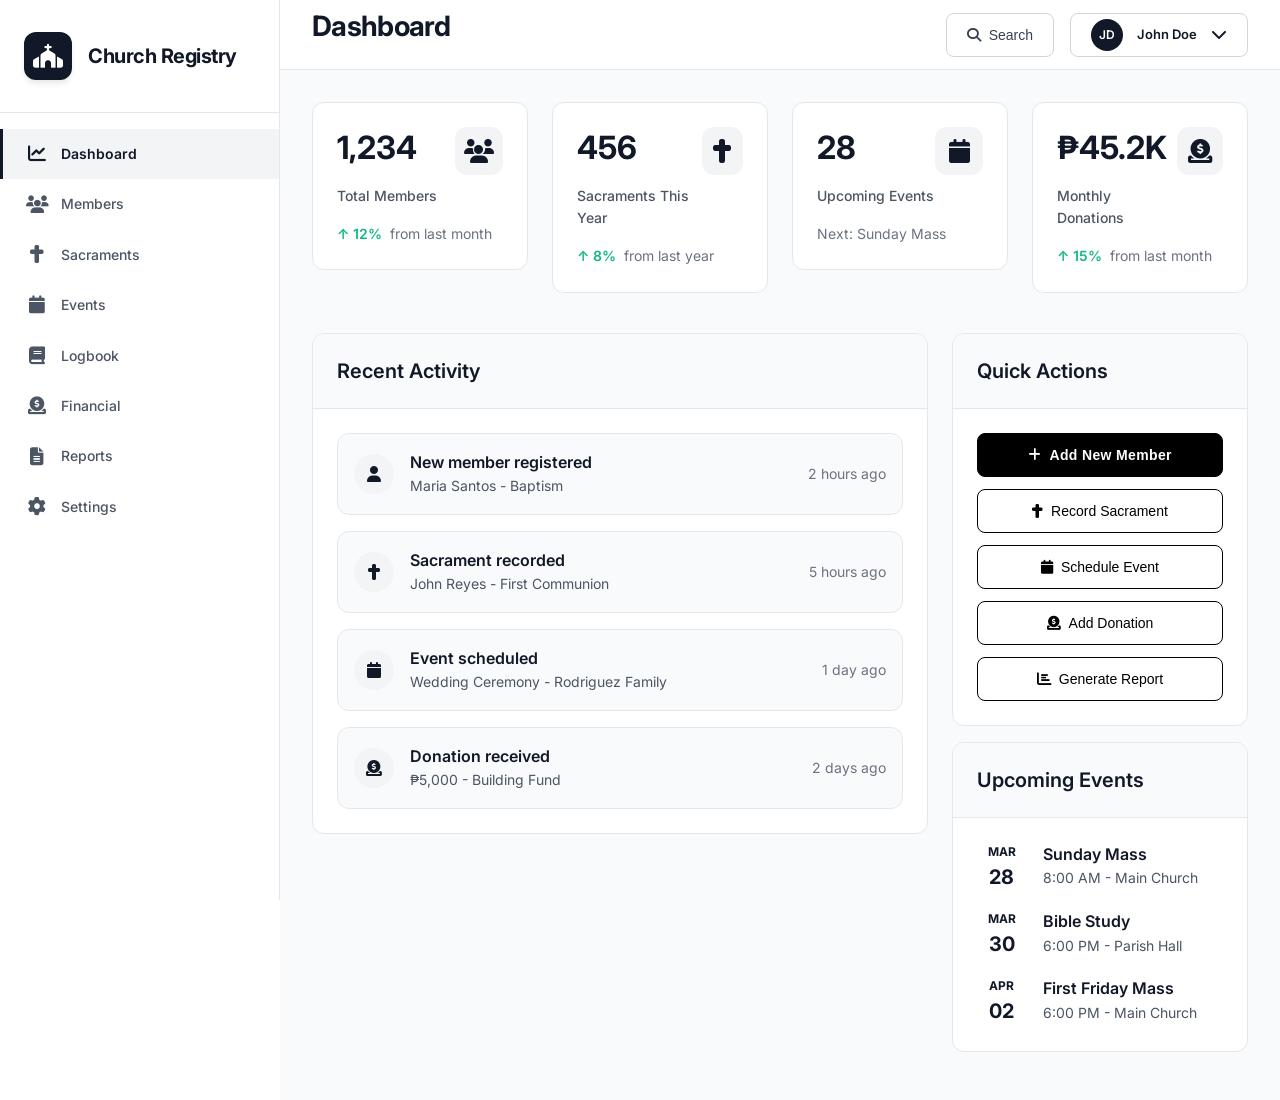
==== commit 44fc043c: "Frontend enhancements Date: March 25, 2026 Developer: Potato David - Added user dashboard with minim" ====
--- a/frontend/dashboard.html
+++ b/frontend/dashboard.html
@@ -40,15 +40,11 @@
                 <span class="nav-icon"><i class="fas fa-book"></i></span>
                 <span>Logbook</span>
             </a>
-            <a href="#" class="nav-item">
-                <span class="nav-icon"><i class="fas fa-home-user"></i></span>
-                <span>Families</span>
-            </a>
-            <a href="#" class="nav-item">
+            <a href="financial.html" class="nav-item">
                 <span class="nav-icon"><i class="fas fa-donate"></i></span>
-                <span>Donations</span>
-            </a>
-            <a href="#" class="nav-item">
+                <span>Financial</span>
+            </a>
+            <a href="reports.html" class="nav-item">
                 <span class="nav-icon"><i class="fas fa-file-alt"></i></span>
                 <span>Reports</span>
             </a>
--- a/frontend/assets/style/church-registry.css
+++ b/frontend/assets/style/church-registry.css
@@ -662,26 +662,15 @@
     display: flex;
     align-items: center;
     justify-content: center;
-    background: linear-gradient(135deg, var(--gray-900) 0%, var(--gray-700) 100%);
+    background: var(--white);
     padding: 2rem;
     position: relative;
-}
-
-.login-container::before {
-    content: '';
-    position: absolute;
-    top: 0;
-    left: 0;
-    right: 0;
-    bottom: 0;
-    background: url('data:image/svg+xml,<svg xmlns="http://www.w3.org/2000/svg" viewBox="0 0 100 100"><defs><pattern id="grid" width="10" height="10" patternUnits="userSpaceOnUse"><path d="M 10 0 L 0 0 0 10" fill="none" stroke="rgba(255,255,255,0.05)" stroke-width="0.5"/></pattern></defs><rect width="100" height="100" fill="url(%23grid)"/></svg>');
-    pointer-events: none;
 }
 
 .login-card {
     background: var(--white);
     border-radius: var(--radius-xl);
-    box-shadow: var(--shadow-xl);
+    box-shadow: var(--shadow-lg);
     width: 100%;
     max-width: 440px;
     padding: 3rem;
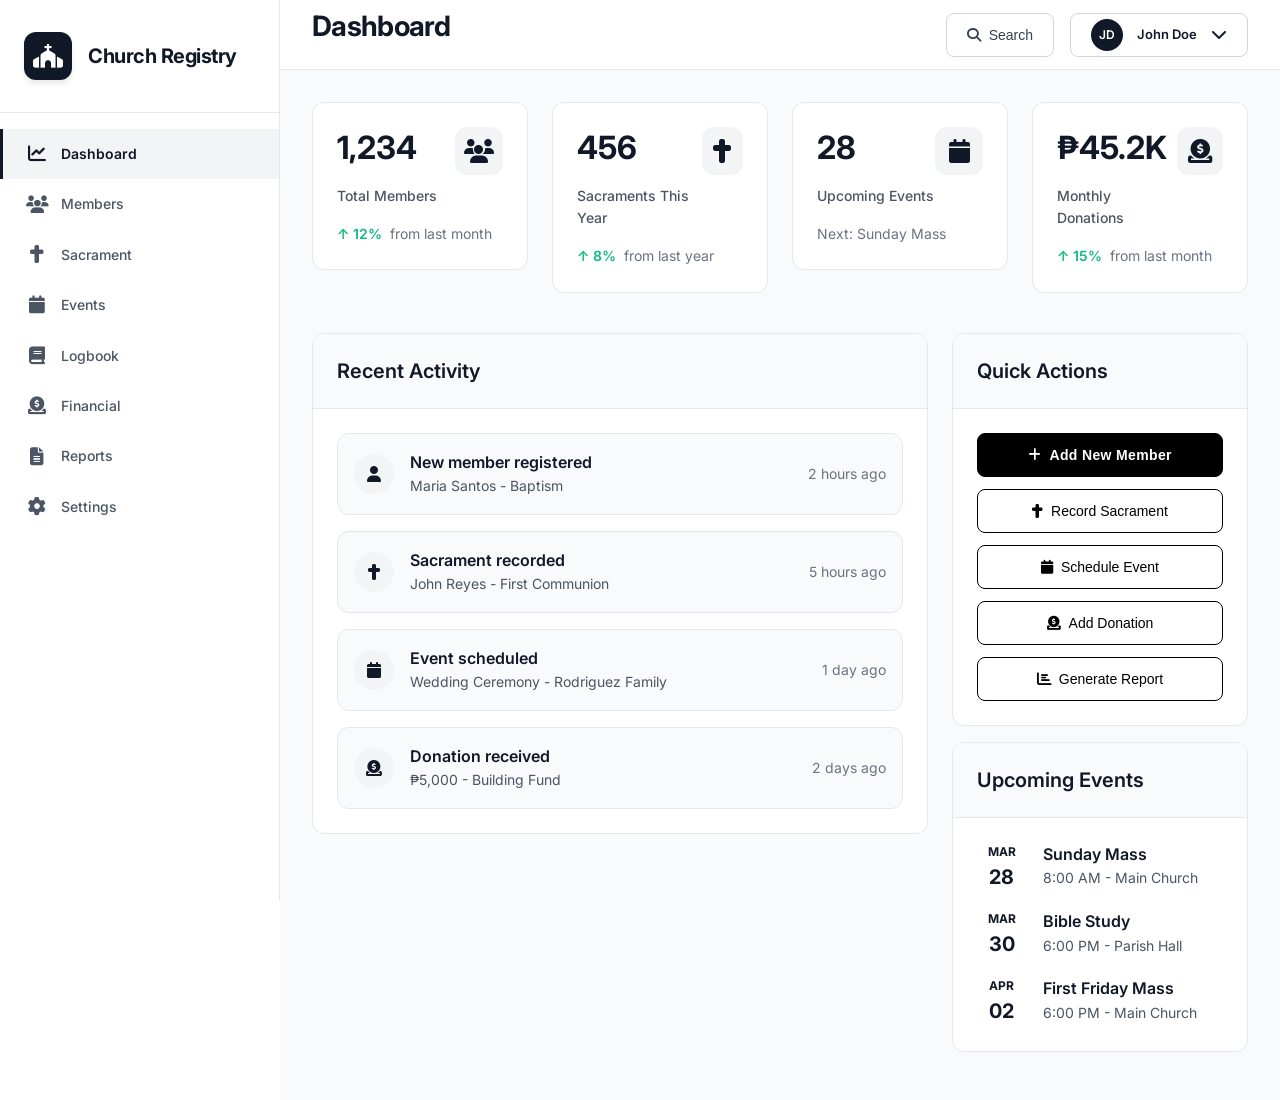
==== commit 3387b39c: "Updated" ====
--- a/frontend/dashboard.html
+++ b/frontend/dashboard.html
@@ -30,7 +30,7 @@
             </a>
             <a href="sacraments.html" class="nav-item">
                 <span class="nav-icon"><i class="fas fa-cross"></i></span>
-                <span>Sacraments</span>
+                <span>Sacrament</span>
             </a>
             <a href="events.html" class="nav-item">
                 <span class="nav-icon"><i class="fas fa-calendar"></i></span>
